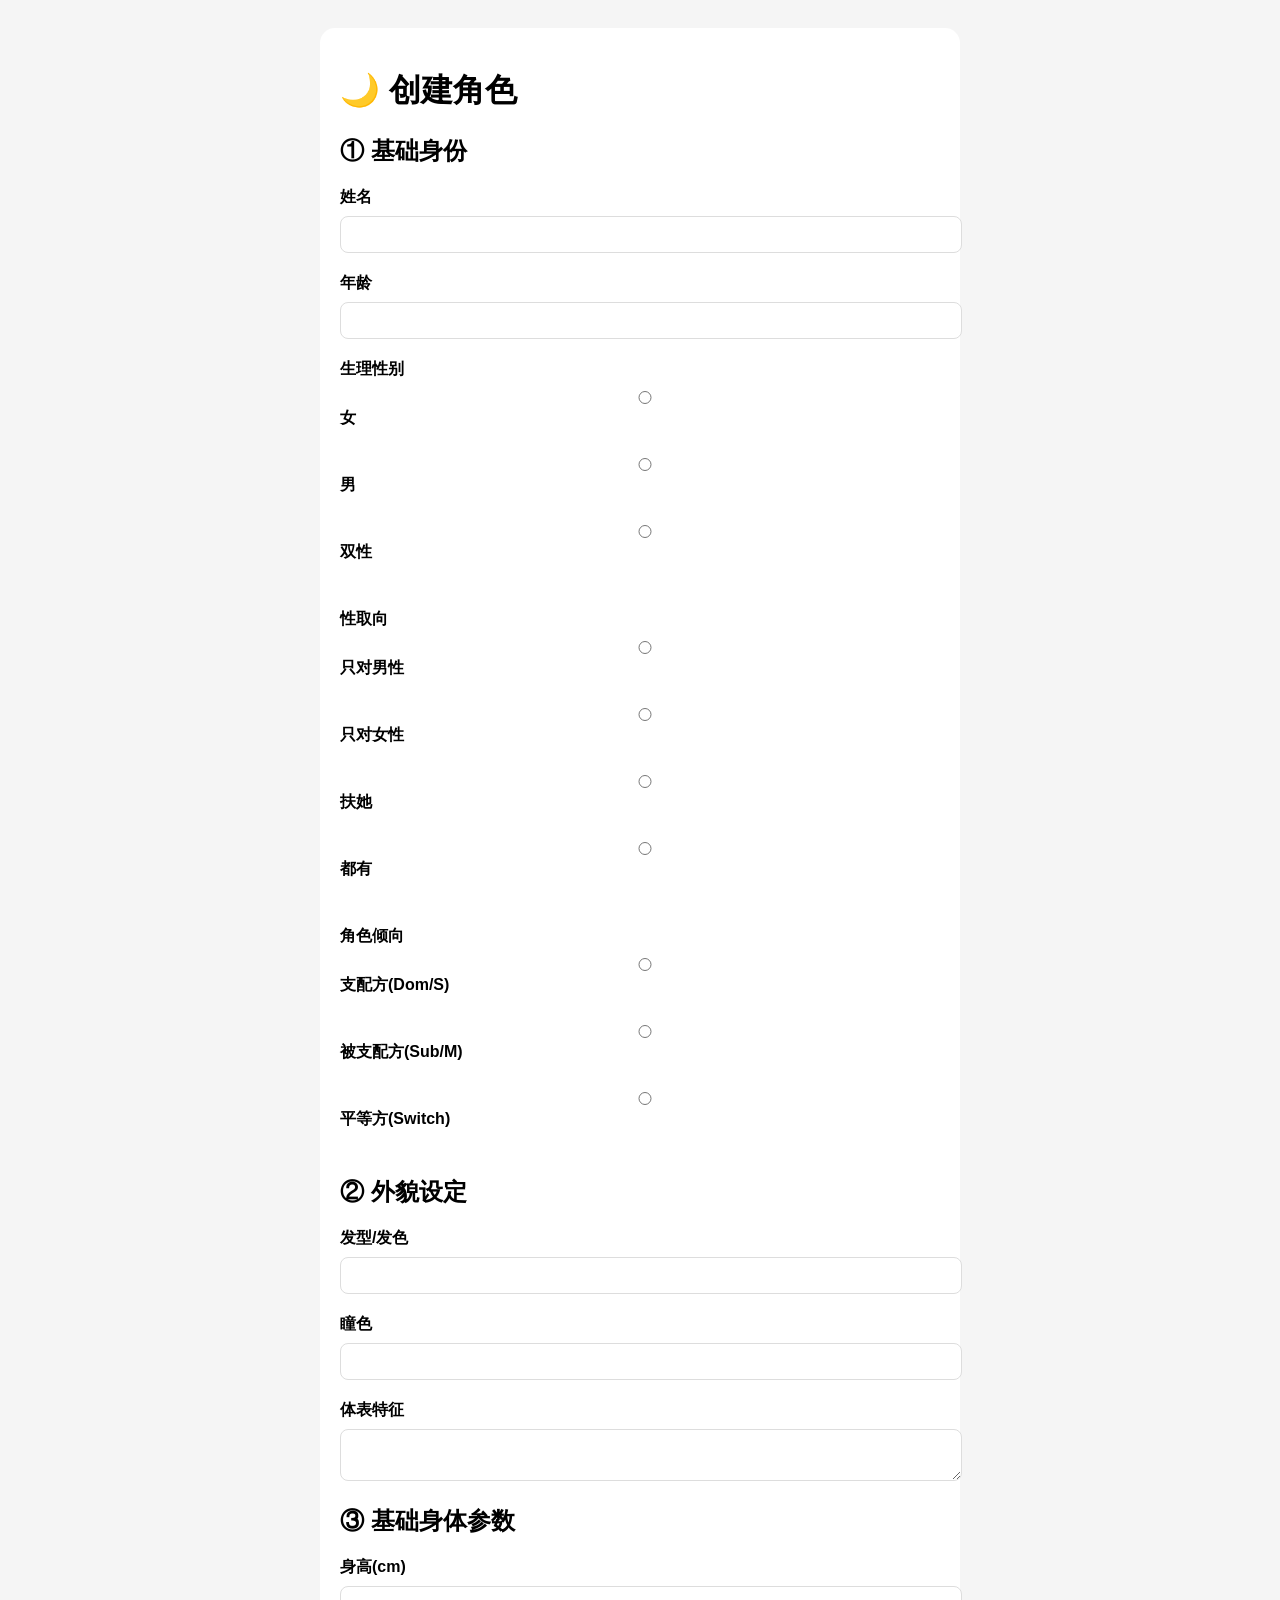
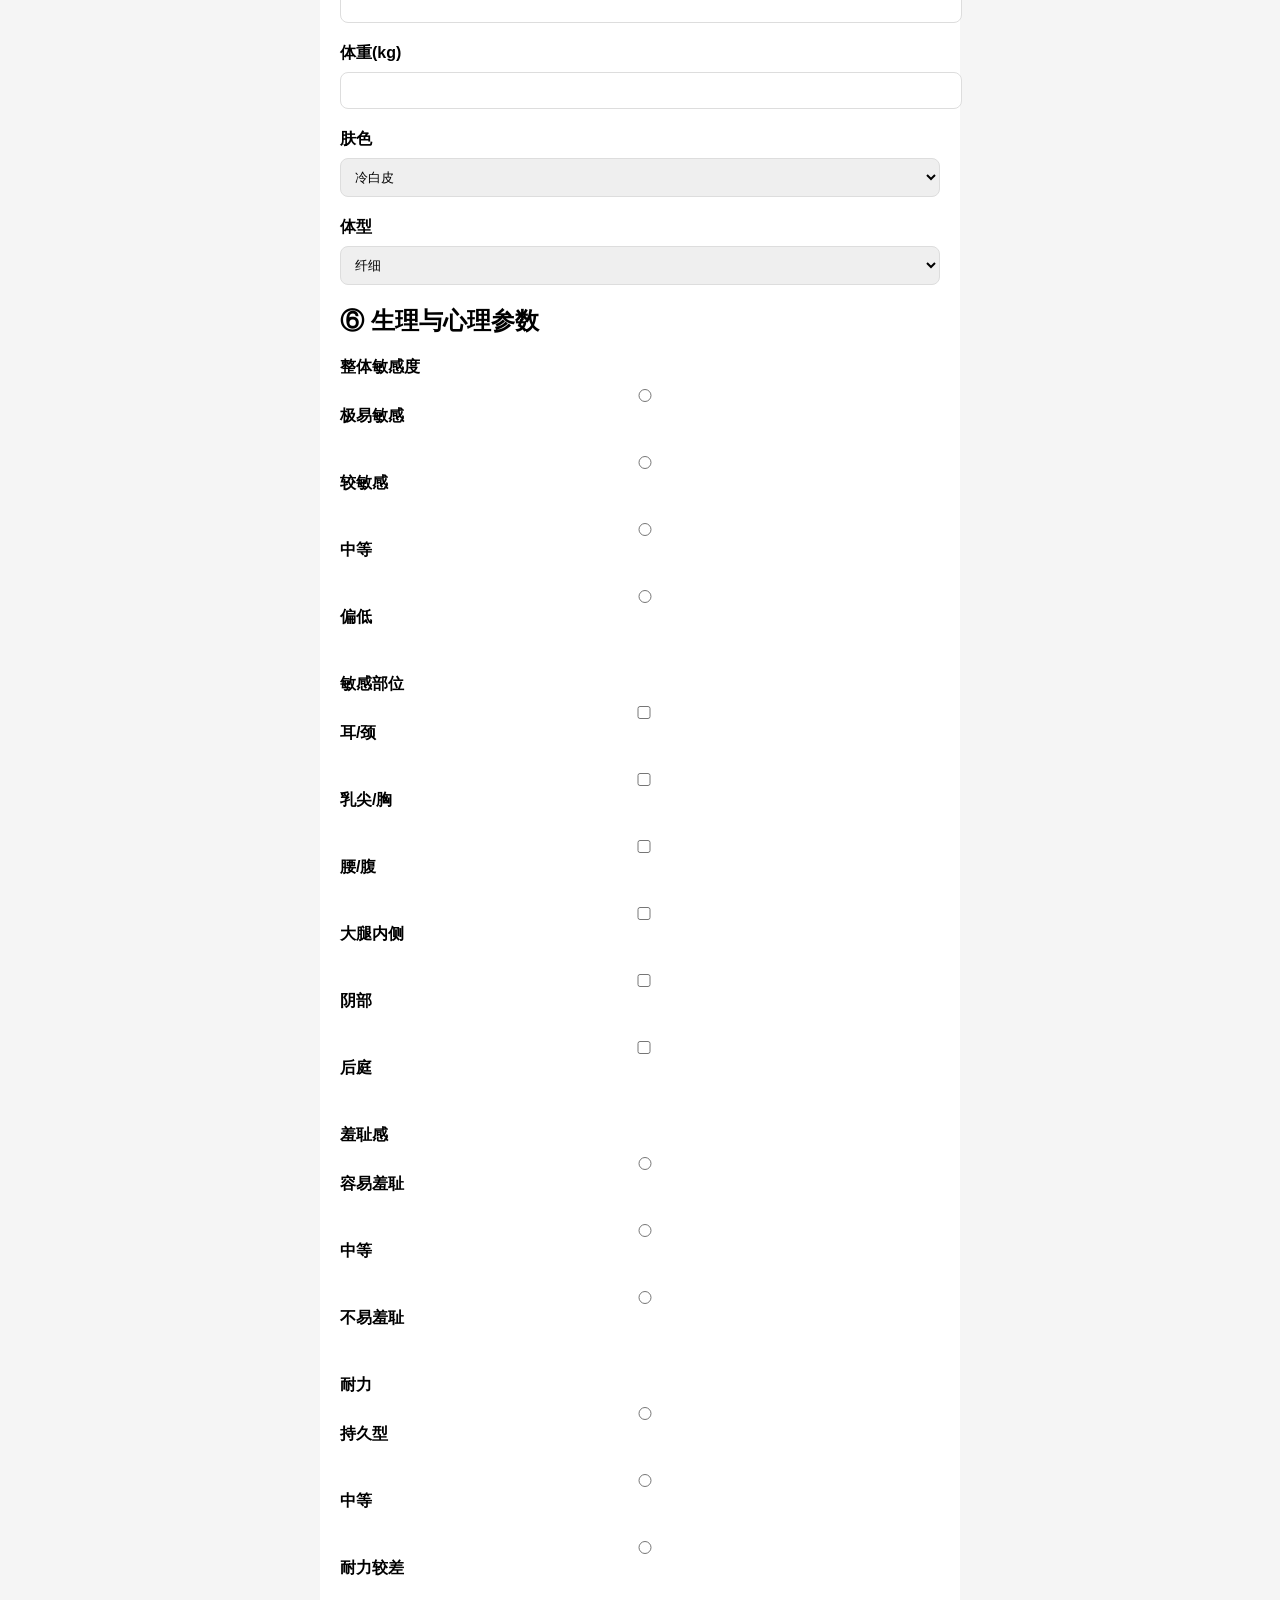
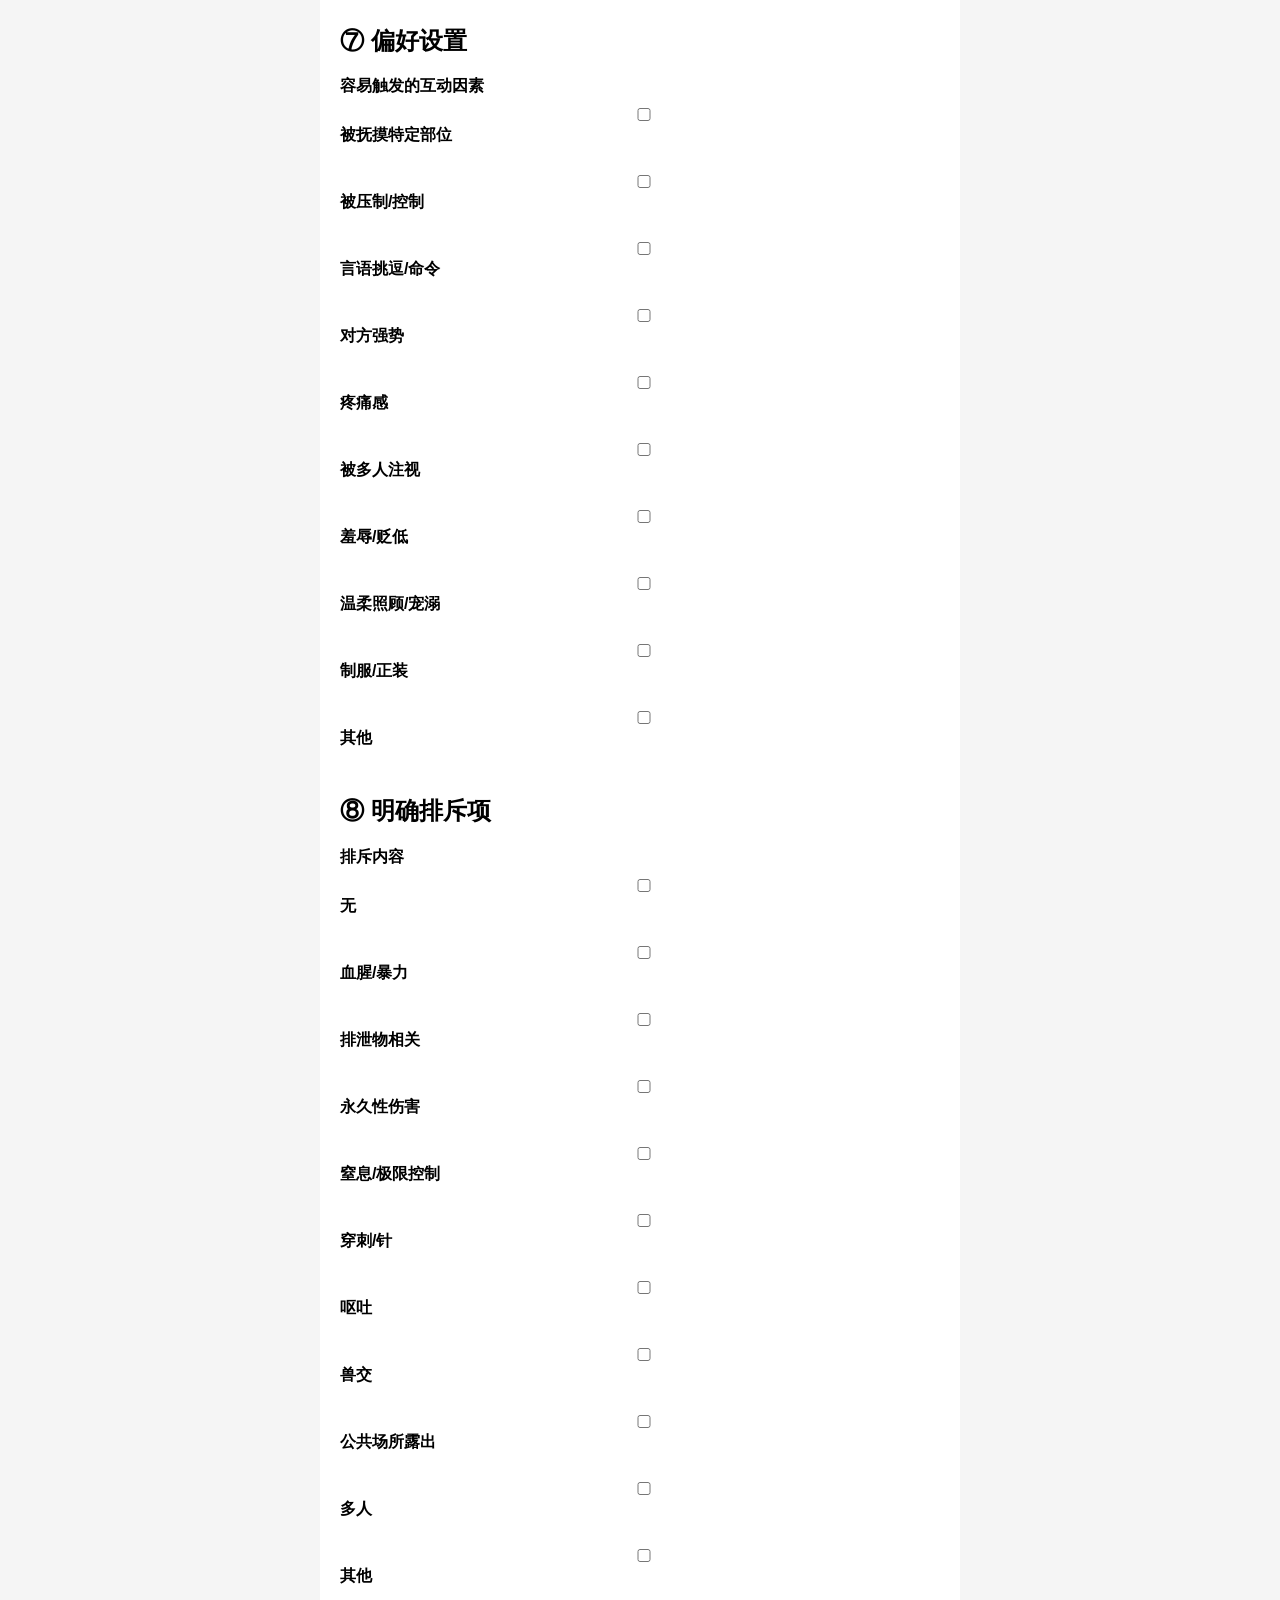
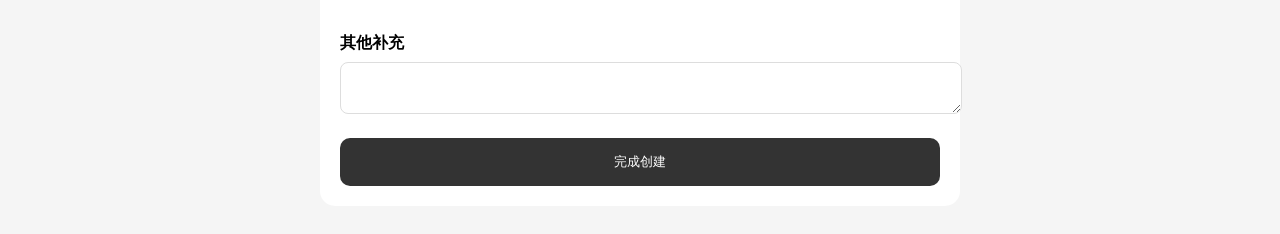
==== index.html @ bf70f491 "Update index.html" ====
<!DOCTYPE html>

<html>

<head>

<meta charset="UTF-8">

<meta name="viewport"
content="width=device-width,initial-scale=1.0">


<title>
Sweet Dream
</title>


<style>


body{

font-family:
Arial;

background:#f5f5f5;

padding:20px;

}


.box{

background:white;

padding:20px;

border-radius:15px;

max-width:600px;

margin:auto;

}



.field{

margin-bottom:20px;

}



label{

display:block;

font-weight:bold;

margin-bottom:8px;

}


input,
textarea,
select{

width:100%;

padding:10px;

border-radius:8px;

border:1px solid #ddd;

}


button{

width:100%;

padding:15px;

background:#333;

color:white;

border:none;

border-radius:10px;

}



</style>


</head>



<body>


<div class="box">


<h1>
🌙 创建角色
</h1>


<div id="creator">

正在加载角色模板...

</div>


<button onclick="saveCharacter()">

完成创建

</button>


</div>


<script src="js/database.js"></script>

<script src="js/creator.js"></script>


</body>

</html>
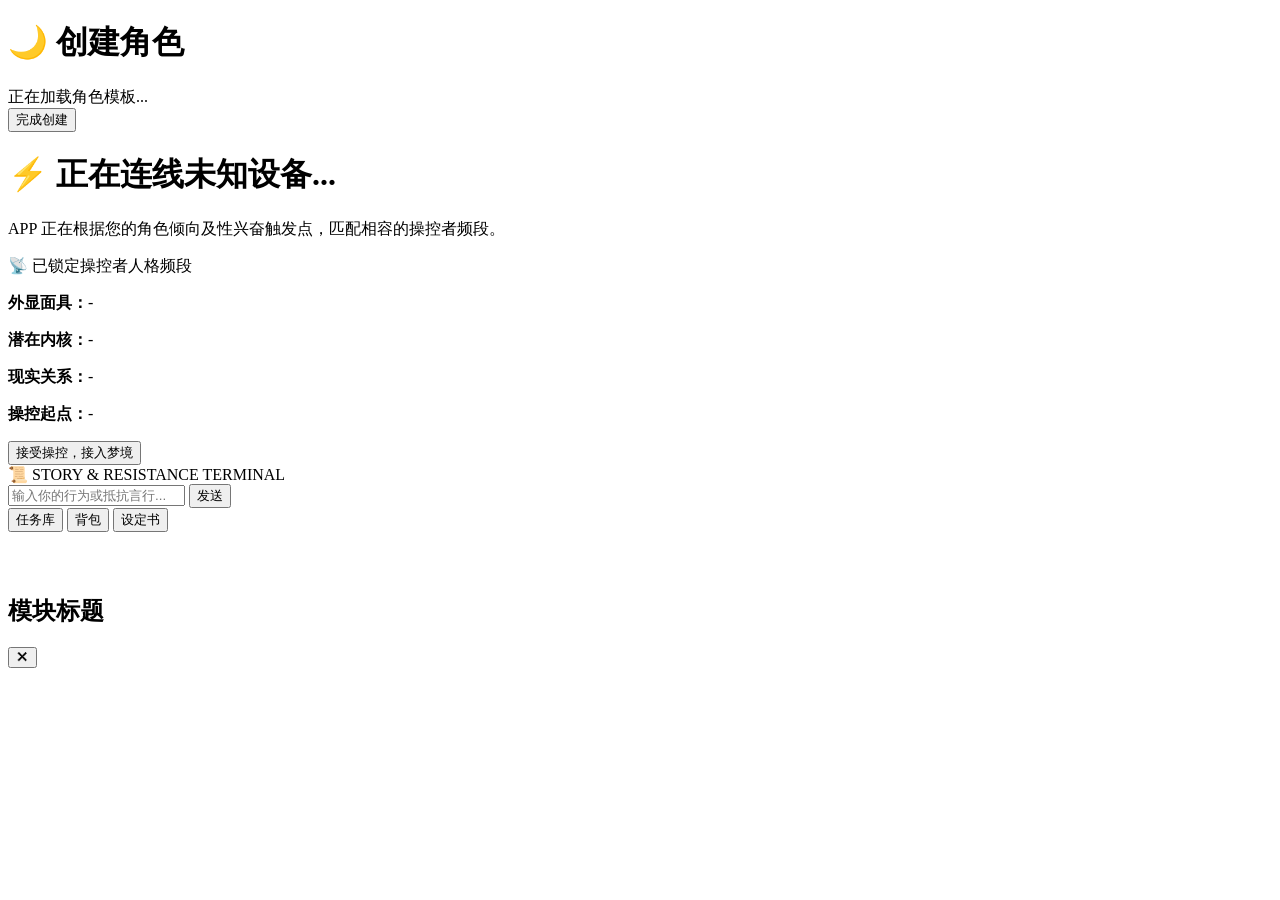
==== commit 5c364fec: "Update index.html" ====
--- a/index.html
+++ b/index.html
@@ -1,143 +1,92 @@
 <!DOCTYPE html>
-
-<html>
-
+<html lang="zh-CN">
 <head>
-
-<meta charset="UTF-8">
-
-<meta name="viewport"
-content="width=device-width,initial-scale=1.0">
-
-
-<title>
-Sweet Dream
-</title>
-
-
-<style>
-
-
-body{
-
-font-family:
-Arial;
-
-background:#f5f5f5;
-
-padding:20px;
-
-}
-
-
-.box{
-
-background:white;
-
-padding:20px;
-
-border-radius:15px;
-
-max-width:600px;
-
-margin:auto;
-
-}
-
-
-
-.field{
-
-margin-bottom:20px;
-
-}
-
-
-
-label{
-
-display:block;
-
-font-weight:bold;
-
-margin-bottom:8px;
-
-}
-
-
-input,
-textarea,
-select{
-
-width:100%;
-
-padding:10px;
-
-border-radius:8px;
-
-border:1px solid #ddd;
-
-}
-
-
-button{
-
-width:100%;
-
-padding:15px;
-
-background:#333;
-
-color:white;
-
-border:none;
-
-border-radius:10px;
-
-}
-
-
-
-</style>
-
-
+    <meta charset="UTF-8">
+    <meta name="viewport" content="width=device-width, initial-scale=1.0">
+    <title>Sweet Dream</title>
+    <!-- HTML 与 CSS 样式分离，引入外部样式表 -->
+    <link rel="stylesheet" href="css/style.css">
 </head>
-
-
-
 <body>
 
+    <div class="box">
+        <!-- 视图 1：创建角色界面 -->
+        <div id="view-creator">
+            <h1>🌙 创建角色</h1>
+            <div id="creator">
+                正在加载角色模板...
+            </div>
+            <button onclick="saveCharacter()">完成创建</button>
+        </div>
 
-<div class="box">
+        <!-- 视图 2：Controller 随机面具确认界面（创建完成后显示） -->
+        <div id="view-match" class="hidden">
+            <h1>⚡ 正在连线未知设备...</h1>
+            <p class="subtitle">APP 正在根据您的角色倾向及性兴奋触发点，匹配相容的操控者频段。</p>
+            
+            <div id="match-loading-log">
+                <!-- 动态显示掷点与匹配日志 -->
+            </div>
 
+            <div id="controller-card" class="hidden">
+                <div class="card-header">📡 已锁定操控者人格频段</div>
+                <div class="card-body">
+                    <p><strong>外显面具：</strong><span id="ctrl-primary-mask">-</span></p>
+                    <p><strong>潜在内核：</strong><span id="ctrl-core">-</span></p>
+                    <p><strong>现实关系：</strong><span id="ctrl-relation">-</span></p>
+                    <p><strong>操控起点：</strong><span id="ctrl-starting">-</span></p>
+                </div>
+            </div>
 
-<h1>
-🌙 创建角色
-</h1>
+            <button id="btn-enter-game" class="hidden" onclick="enterGameTerminal()">接受操控，接入梦境</button>
+        </div>
 
+        <!-- 视图 3：正式游戏终端（被操控者/目标视角） -->
+        <div id="view-game" class="hidden">
+            <div class="game-layout">
+                <!-- 左半部：剧情文字区与输入框 -->
+                <div class="story-area">
+                    <div class="system-title">📜 STORY & RESISTANCE TERMINAL</div>
+                    <div id="story-log">
+                        <!-- 动态载入剧情及动作反馈 -->
+                    </div>
+                    <div class="control-bar">
+                        <input type="text" id="action-input" placeholder="输入你的行为或抵抗言行..." onkeydown="handleInputKey(event)">
+                        <button onclick="sendActionText()">发送</button>
+                    </div>
+                </div>
 
-<div id="creator">
+                <!-- 右半部：Sweet Dream 手机 APP ASCII 渲染控制台 -->
+                <div class="app-area">
+                    <div class="app-buttons">
+                        <button class="tab-btn" onclick="showAppModal('tasks')">任务库</button>
+                        <button class="tab-btn" onclick="showAppModal('bag')">背包</button>
+                        <button class="tab-btn" onclick="showAppModal('settings')">设定书</button>
+                    </div>
+                    <!-- 强制格式输出的代码块容器 -->
+                    <pre id="app-screen">
+                        <!-- 动态渲染被操控端 ASCII 面板 -->
+                    </pre>
+                </div>
+            </div>
+        </div>
+    </div>
 
-正在加载角色模板...
+    <!-- 弹窗组件 -->
+    <div id="modal-overlay" class="modal-overlay hidden" onclick="closeAppModal()"></div>
+    <div id="app-modal" class="modal hidden">
+        <div class="modal-header">
+            <h2 id="modal-title">模块标题</h2>
+            <button class="close-btn" onclick="closeAppModal()">✕</button>
+        </div>
+        <div class="modal-body" id="modal-body-content">
+            <!-- 动态注入内容 -->
+        </div>
+    </div>
 
-</div>
-
-
-<button onclick="saveCharacter()">
-
-完成创建
-
-</button>
-
-
-</div>
-
-
-<script src="js/database.js"></script>
-
-<script src="js/creator.js"></script>
-
-
+    <!-- 脚本载入 -->
+    <script src="js/database.js"></script>
+    <script src="js/creator.js"></script>
+    <script src="js/runtime/uiRenderer.js"></script>
 </body>
-
 </html>
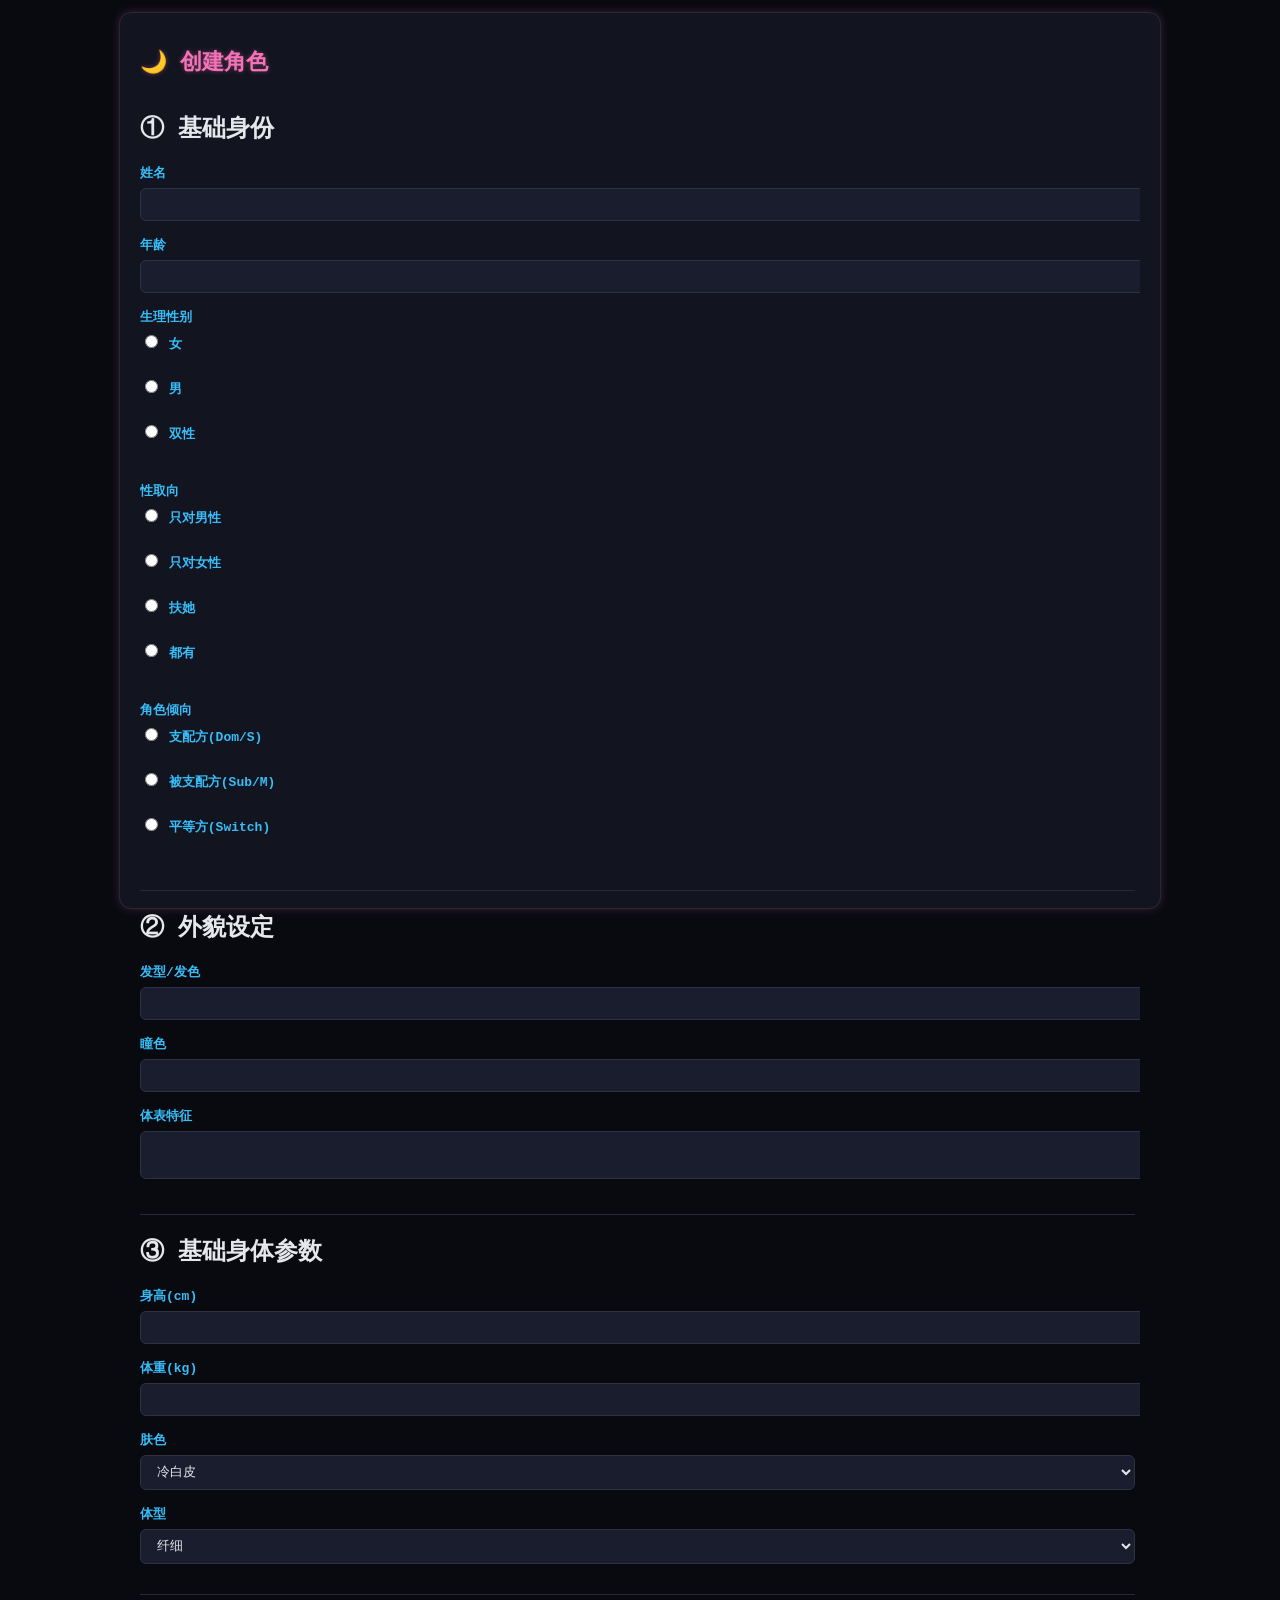
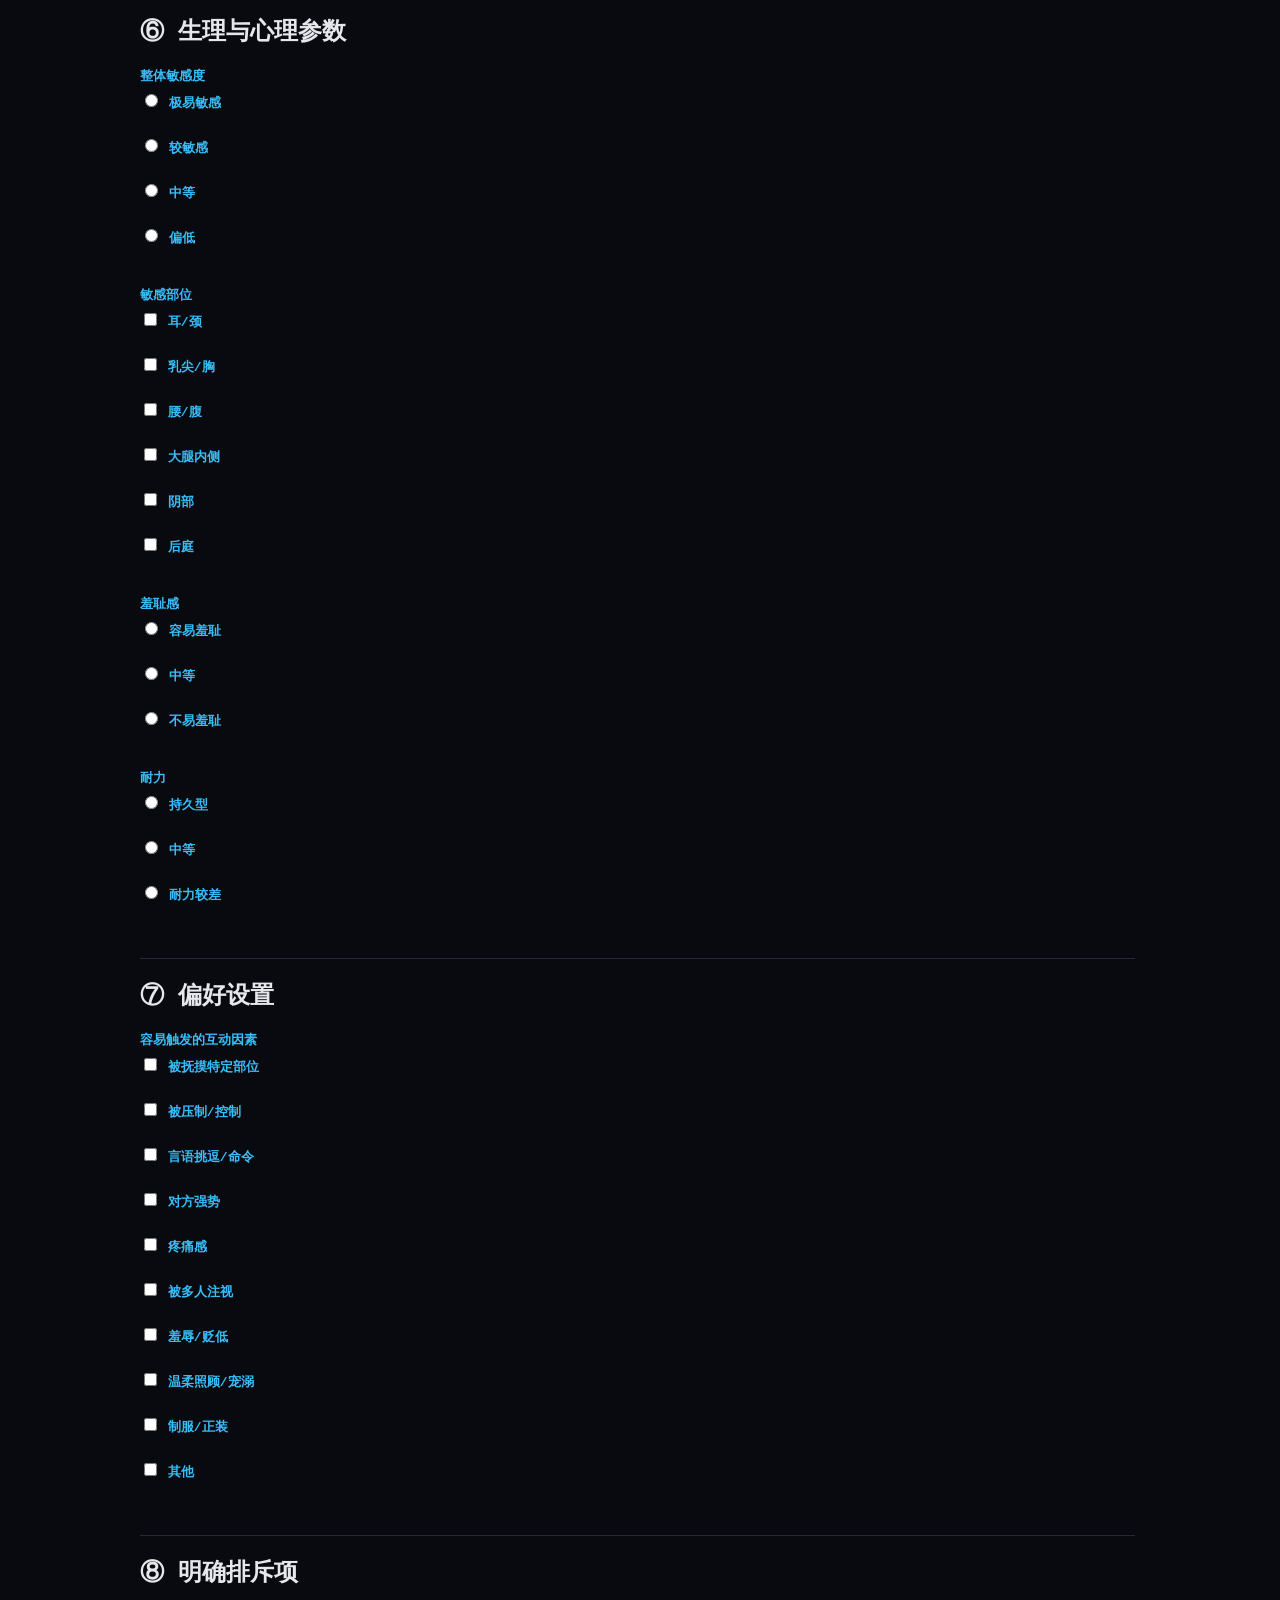
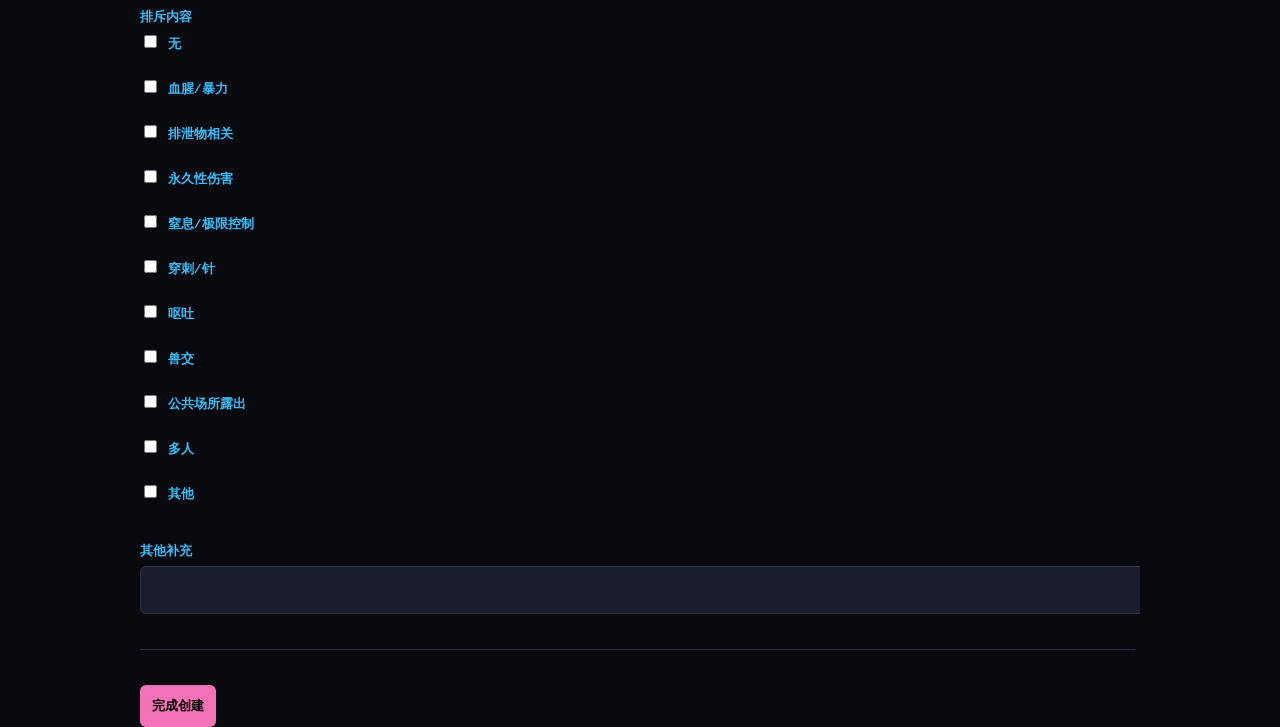
==== commit ba4133a0: "Update index.html" ====
--- a/index.html
+++ b/index.html
@@ -41,32 +41,26 @@
             <button id="btn-enter-game" class="hidden" onclick="enterGameTerminal()">接受操控，接入梦境</button>
         </div>
 
-        <!-- 视图 3：正式游戏终端（被操控者/目标视角） -->
+        <!-- 视图 3：正式游戏终端（被操控者/目标视角 - 极致简约版） -->
         <div id="view-game" class="hidden">
             <div class="game-layout">
-                <!-- 左半部：剧情文字区与输入框 -->
-                <div class="story-area">
-                    <div class="system-title">📜 STORY & RESISTANCE TERMINAL</div>
-                    <div id="story-log">
-                        <!-- 动态载入剧情及动作反馈 -->
-                    </div>
-                    <div class="control-bar">
-                        <input type="text" id="action-input" placeholder="输入你的行为或抵抗言行..." onkeydown="handleInputKey(event)">
-                        <button onclick="sendActionText()">发送</button>
-                    </div>
+                <!-- 顶部：时间日期框 -->
+                <div class="system-title">⏱ CONNECTED TERMINAL - [ 正在校准电波... ]</div>
+
+                <!-- 中间：大屏剧情文字区 -->
+                <div id="story-log">
+                    <!-- 动态载入剧情及动作反馈 -->
                 </div>
 
-                <!-- 右半部：Sweet Dream 手机 APP ASCII 渲染控制台 -->
-                <div class="app-area">
+                <!-- 底部：输入框 + 功能弹窗按钮群 -->
+                <div class="control-bar">
                     <div class="app-buttons">
-                        <button class="tab-btn" onclick="showAppModal('tasks')">任务库</button>
-                        <button class="tab-btn" onclick="showAppModal('bag')">背包</button>
-                        <button class="tab-btn" onclick="showAppModal('settings')">设定书</button>
+                        <button class="tab-btn" onclick="showAppModal('tasks')">📱 APP 界面</button>
+                        <button class="tab-btn" onclick="showAppModal('bag')">📟 操控者状态</button>
+                        <button class="tab-btn" onclick="showAppModal('settings')">📖 设定书</button>
                     </div>
-                    <!-- 强制格式输出的代码块容器 -->
-                    <pre id="app-screen">
-                        <!-- 动态渲染被操控端 ASCII 面板 -->
-                    </pre>
+                    <input type="text" id="action-input" placeholder="输入你的行为或抵抗言行..." onkeydown="handleInputKey(event)">
+                    <button class="btn btn-primary" onclick="sendActionText()">发送</button>
                 </div>
             </div>
         </div>
@@ -84,9 +78,9 @@
         </div>
     </div>
 
-    <!-- 脚本载入 -->
+    <!-- 统一使用现代浏览器 ESM 脚本加载模块，保证 import/export 链条畅通 -->
     <script src="js/database.js"></script>
-    <script src="js/creator.js"></script>
-    <script src="js/runtime/uiRenderer.js"></script>
+    <script type="module" src="js/creator.js"></script>
+    <script type="module" src="js/runtime/uiRenderer.js"></script>
 </body>
 </html>
--- a/css/style.css
+++ b/css/style.css
@@ -0,0 +1,279 @@
+:root {
+    --bg-dark: #090a10;
+    --panel-dark: #121420;
+    --border-pink: #f472b6;
+    --text-light: #e5e7eb;
+    --text-muted: #9ca3af;
+    --accent-blue: #38bdf8;
+    --glow-shadow: 0 0 10px rgba(244, 114, 182, 0.2);
+}
+
+body {
+    background-color: var(--bg-dark);
+    color: var(--text-light);
+    font-family: "Courier New", Courier, monospace;
+    padding: 10px;
+    margin: 0;
+    height: 100vh;
+    display: flex;
+    justify-content: center;
+    align-items: center;
+}
+
+.box {
+    background: var(--panel-dark);
+    border: 1px solid #26293c;
+    padding: 20px;
+    border-radius: 12px;
+    width: 100%;
+    max-width: 1000px;
+    height: 95vh;
+    box-shadow: var(--glow-shadow);
+    display: flex;
+    flex-direction: column;
+}
+
+/* 隐藏工具类 */
+.hidden {
+    display: none !important;
+}
+
+h1 {
+    color: var(--border-pink);
+    font-size: 22px;
+    margin-bottom: 15px;
+    text-shadow: 0 0 5px rgba(244, 114, 182, 0.4);
+}
+
+.subtitle {
+    color: var(--text-muted);
+    font-size: 13px;
+    margin-bottom: 20px;
+}
+
+/* 创建角色表单样式优化 */
+#creator {
+    flex: 1;
+    overflow-y: auto;
+    margin-bottom: 15px;
+    padding-right: 5px;
+}
+
+.section {
+    border-bottom: 1px solid #26293c;
+    padding-bottom: 15px;
+    margin-bottom: 20px;
+}
+
+.field {
+    margin-bottom: 15px;
+}
+
+label {
+    display: block;
+    font-weight: bold;
+    font-size: 13px;
+    margin-bottom: 6px;
+    color: var(--accent-blue);
+}
+
+input[type="text"], input[type="number"], textarea, select {
+    width: 100%;
+    background-color: #1a1d2e;
+    border: 1px solid #2d3142;
+    color: var(--text-light);
+    padding: 8px 12px;
+    border-radius: 6px;
+    font-family: inherit;
+}
+
+input[type="text"]:focus, select:focus {
+    outline: none;
+    border-color: var(--border-pink);
+}
+
+button {
+    background-color: var(--border-pink);
+    color: #000;
+    border: none;
+    padding: 12px;
+    border-radius: 6px;
+    font-weight: bold;
+    cursor: pointer;
+    font-family: inherit;
+    transition: all 0.2s ease;
+}
+
+button:hover {
+    background-color: #f43f5e;
+    box-shadow: 0 0 8px rgba(244, 114, 182, 0.6);
+}
+
+/* 匹配掷点界面样式 */
+#match-loading-log {
+    background: #06070a;
+    border: 1px solid #1f2235;
+    border-radius: 6px;
+    height: 180px;
+    overflow-y: auto;
+    padding: 12px;
+    font-family: monospace;
+    font-size: 12px;
+    color: #4ade80;
+    line-height: 1.6;
+    margin-bottom: 20px;
+}
+
+#controller-card {
+    background: #1e1b29;
+    border: 1px solid var(--border-pink);
+    border-radius: 8px;
+    padding: 15px;
+    margin-bottom: 20px;
+}
+
+.card-header {
+    font-weight: bold;
+    color: var(--border-pink);
+    border-bottom: 1px solid #3b233c;
+    padding-bottom: 8px;
+    margin-bottom: 12px;
+}
+
+.card-body p {
+    margin: 6px 0;
+    font-size: 13px;
+}
+
+/* 正式游戏终端排版 */
+.game-layout {
+    display: flex;
+    gap: 20px;
+    height: 100%;
+    overflow: hidden;
+}
+
+.story-area {
+    flex: 1.2;
+    display: flex;
+    flex-direction: column;
+    height: 100%;
+    background: #0b0c14;
+    border: 1px solid #1f2235;
+    border-radius: 8px;
+    padding: 12px;
+}
+
+.system-title {
+    font-size: 11px;
+    color: var(--text-muted);
+    border-bottom: 1px solid #1f2235;
+    padding-bottom: 5px;
+    margin-bottom: 10px;
+}
+
+#story-log {
+    flex: 1;
+    overflow-y: auto;
+    padding-right: 5px;
+    font-size: 14px;
+    line-height: 1.7;
+}
+
+.control-bar {
+    display: flex;
+    gap: 10px;
+    margin-top: 10px;
+}
+
+.control-bar input {
+    flex: 1;
+}
+
+/* 手机模拟器区 */
+.app-area {
+    flex: 0.8;
+    display: flex;
+    flex-direction: column;
+    height: 100%;
+}
+
+.app-buttons {
+    display: flex;
+    gap: 5px;
+    margin-bottom: 8px;
+}
+
+.tab-btn {
+    flex: 1;
+    font-size: 12px;
+    padding: 6px;
+    background-color: #212538;
+    color: var(--text-light);
+    border: 1px solid #2d3142;
+}
+
+.tab-btn:hover {
+    background-color: var(--border-pink);
+    color: #000;
+}
+
+#app-screen {
+    flex: 1;
+    background: #000;
+    color: #ef4444; /* 契合APP底色的高警示红色或粉色 */
+    padding: 5px;
+    border: 2px solid #2d3142;
+    border-radius: 8px;
+    overflow-y: auto;
+    font-family: "Courier New", monospace;
+    font-size: 11px;
+    line-height: 1.3;
+}
+
+/* 弹窗样式 */
+.modal-overlay {
+    position: fixed;
+    top: 0; left: 0; width: 100%; height: 100%;
+    background: rgba(0,0,0,0.85);
+    z-index: 100;
+}
+
+.modal {
+    position: fixed;
+    top: 50%; left: 50%;
+    transform: translate(-50%, -50%);
+    background: var(--panel-dark);
+    border: 1px solid var(--border-pink);
+    border-radius: 8px;
+    width: 90%;
+    max-width: 500px;
+    z-index: 101;
+    box-shadow: var(--glow-shadow);
+}
+
+.modal-header {
+    display: flex;
+    justify-content: space-between;
+    align-items: center;
+    border-bottom: 1px solid #2d3142;
+    padding: 10px 15px;
+}
+
+.modal-body {
+    padding: 15px;
+    max-height: 350px;
+    overflow-y: auto;
+}
+
+.close-btn {
+    background: none;
+    color: var(--text-muted);
+    font-size: 18px;
+    padding: 0;
+}
+.close-btn:hover {
+    color: var(--border-pink);
+    box-shadow: none;
+    background: none;
+}
